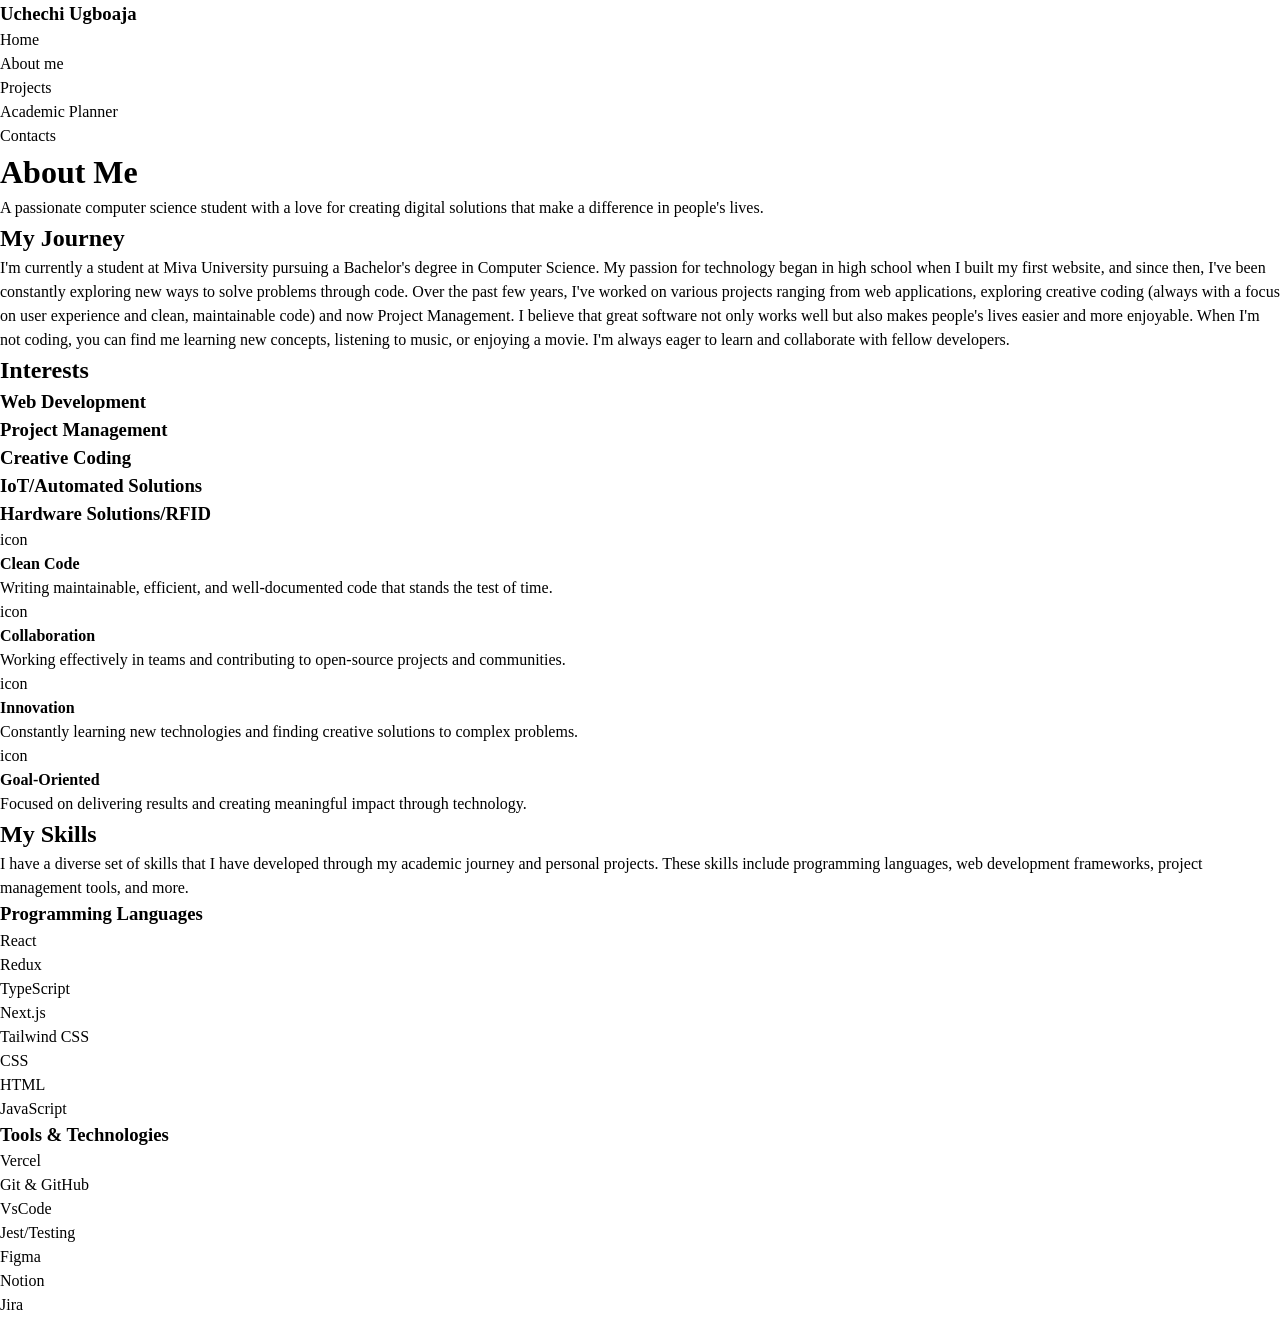
==== about.html @ 68900816 "Design hero homepage" ====
<!DOCTYPE html>
<html lang="en">

<head>
  <meta charset="UTF-8">
  <meta name="viewport" content="width=device-width, initial-scale=1.0">
  <title>Student Portfolio - About</title>
  <link rel="stylesheet" href="about.css">
</head>

<body>
  <header>
    <h3>
      Uchechi Ugboaja
    </h3>
    <nav>
      <ul>
        <li>
          Home
        </li>
        <li>
          About me
        </li>
        <li>
          Projects

        </li>
        <li>
          Academic Planner

        </li>
        <li>
          Contacts
        </li>
      </ul>
    </nav>
  </header>
  <main>
    <div>
      <h1>About Me</h1>
      <p>
        A passionate computer science student with a love for creating digital solutions that make a difference in
        people's lives.
      </p>
    </div>


    <div>
      <div>
        <h2>
          My Journey
        </h2>
        <p>I'm currently a student at Miva University pursuing a Bachelor's degree in Computer Science. My passion for
          technology began in high school when I built my first website, and since then, I've been constantly exploring
          new ways to solve problems through code.

          Over the past few years, I've worked on various projects ranging from web applications, exploring creative
          coding (always with a focus on user experience and clean, maintainable code) and now Project Management. I
          believe that great software not only works well but also makes people's lives easier and more enjoyable.

          When I'm not coding, you can find me learning new concepts, listening to music, or enjoying a movie. I'm
          always
          eager to learn and collaborate with fellow developers.</p>
      </div>

      <div>
        <h2>Interests</h2>
        <div>
          <div>
            <h3>Web Development</h3>
          </div>
          <div>
            <h3>Project Management</h3>
          </div>
          <div>
            <h3>Creative Coding</h3>
          </div>
          <div>
            <h3>IoT/Automated Solutions</h3>
          </div>
          <div>
            <h3>Hardware Solutions/RFID</h3>
          </div>
        </div>
      </div>
    </div>
  </main>

  <section>
    <div>
      <div>
        icon
      </div>

      <h4>Clean Code</h4>
      <p>
        Writing maintainable, efficient, and well-documented code that stands the test of time.
      </p>
    </div>
    <div>
      <div>
        icon
      </div>

      <h4>Collaboration</h4>
      <p>
        Working effectively in teams and contributing to open-source projects and communities.
      </p>
    </div>
    <div>
      <div>
        icon
      </div>

      <h4>Innovation</h4>
      <p>
        Constantly learning new technologies and finding creative solutions to complex problems.
      </p>
    </div>
    <div>
      <div>
        icon
      </div>

      <h4>Goal-Oriented</h4>
      <p>
        Focused on delivering results and creating meaningful impact through technology.
      </p>
    </div>
  </section>

  <section>
    <div>
      <h2>My Skills</h2>
      <p>
        I have a diverse set of skills that I have developed through my academic journey and personal projects. These
        skills include programming languages, web development frameworks, project management tools, and more.
      </p>
    </div>
    <div>
      <div>
        <h3>Programming Languages</h3>
        <div>
          <p>
            React
          </p>
          <p>
            Redux
          </p>
          <p>
            TypeScript
          </p>
          <p>
            Next.js
          </p>
          <p>
            Tailwind CSS
          </p>
          <p>
            CSS
          </p>
          <p>
            HTML
          </p>
          <p>
            JavaScript
          </p>
        </div>
      </div>
      <div>
        <h3>Tools & Technologies</h3>
        <div>
          <p>
            Vercel
          </p>
          <p>
            Git & GitHub
          </p>
          <p>
            VsCode
          </p>
          <p>
            Jest/Testing
          </p>
          <p>
            Figma
          </p>
          <p>
            Notion
          </p>
          <p>
            Jira
          </p>
        </div>
      </div>
    </div>
  </section>
</body>

</html>
---- about.css ----
* {
  margin: 0;
  padding: 0;
  line-height: 1.5;
  box-sizing: border-box;
}


.header {
  background-color: #000;
  color: #fff;
  padding: 2rem;
  display: flex;
  justify-content: space-between;
  align-items: center;
  border-block-end: 1.5px solid #A1A1A1;
  position: fixed;
  top: 0;
  width: 100%;
  z-index: 10;
}

.nav ul {
  list-style: none;
  display: flex;
  gap: 1rem;
}

.nav-link {
  font-size: 1rem;
  color: #A1A1A1;
  padding-inline: 12px;
  padding-block: 8px;
  margin-inline-end: 32px;
  text-decoration: none;
  transition: color 0.4s ease-in-out;
}

.nav-link:last-child {
  margin-inline-end: 0;
}

.nav-link:hover {
  color: #FAFAFA;
}

.nav-link:active {
  text-decoration: underline;
  color: #FAFAFA;
  text-decoration-color: #FAFAFA;
  text-underline-offset: 8px;
}
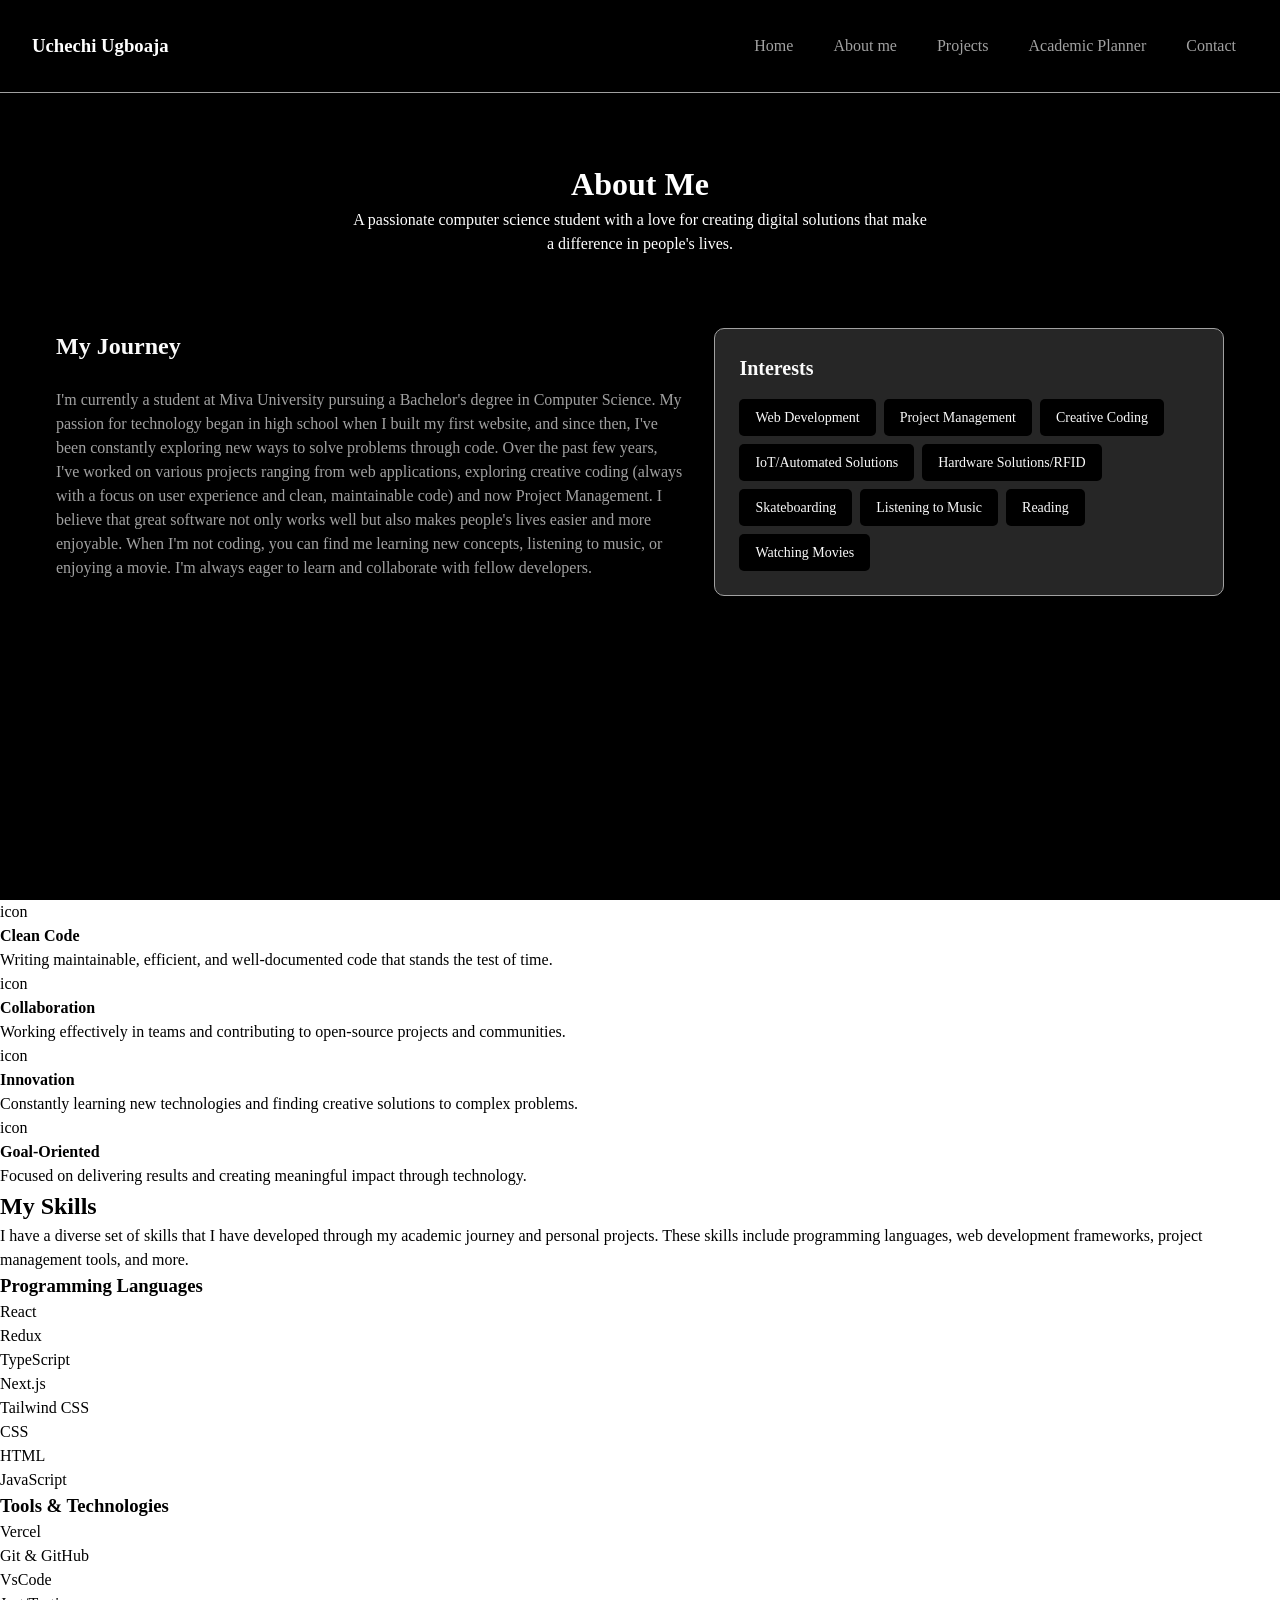
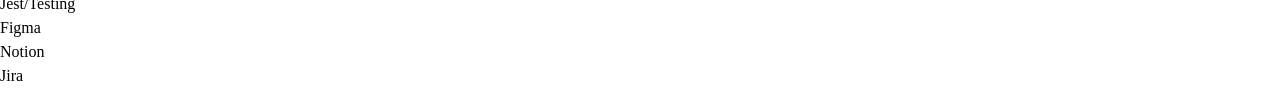
==== commit ff18374f: "Style about hero section" ====
--- a/about.html
+++ b/about.html
@@ -9,34 +9,34 @@
 </head>
 
 <body>
-  <header>
+  <header class="header">
     <h3>
       Uchechi Ugboaja
     </h3>
-    <nav>
+    <nav class="nav">
       <ul>
         <li>
-          Home
-        </li>
-        <li>
-          About me
-        </li>
-        <li>
-          Projects
-
-        </li>
-        <li>
-          Academic Planner
-
-        </li>
-        <li>
-          Contacts
+          <a href="index.html" class="nav-link">Home</a>
+        </li>
+        <li>
+          <a href="about.html" class="nav-link">About me</a>
+        </li>
+        <li>
+          <a href="projects.html" class="nav-link">Projects</a>
+
+        </li>
+        <li>
+          <a href="academic-planner.html" class="nav-link">Academic Planner</a>
+
+        </li>
+        <li>
+          <a href="contact.html" class="nav-link">Contact</a>
         </li>
       </ul>
     </nav>
   </header>
-  <main>
-    <div>
+  <main class="about-hero">
+    <div class="center-wrapper">
       <h1>About Me</h1>
       <p>
         A passionate computer science student with a love for creating digital solutions that make a difference in
@@ -45,8 +45,8 @@
     </div>
 
 
-    <div>
-      <div>
+    <div class="about-flex">
+      <div class="journey">
         <h2>
           My Journey
         </h2>
@@ -63,23 +63,35 @@
           eager to learn and collaborate with fellow developers.</p>
       </div>
 
-      <div>
+      <div class="interest">
         <h2>Interests</h2>
-        <div>
-          <div>
-            <h3>Web Development</h3>
-          </div>
-          <div>
-            <h3>Project Management</h3>
-          </div>
-          <div>
-            <h3>Creative Coding</h3>
-          </div>
-          <div>
-            <h3>IoT/Automated Solutions</h3>
-          </div>
-          <div>
-            <h3>Hardware Solutions/RFID</h3>
+        <div class="interest-flex">
+          <div>
+            <p>Web Development</p>
+          </div>
+          <div>
+            <p>Project Management</p>
+          </div>
+          <div>
+            <p>Creative Coding</p>
+          </div>
+          <div>
+            <p>IoT/Automated Solutions</p>
+          </div>
+          <div>
+            <p>Hardware Solutions/RFID</p>
+          </div>
+          <div>
+            <p>Skateboarding</p>
+          </div>
+          <div>
+            <p>Listening to Music</p>
+          </div>
+          <div>
+            <p>Reading</p>
+          </div>
+          <div>
+            <p>Watching Movies</p>
           </div>
         </div>
       </div>
--- a/about.css
+++ b/about.css
@@ -49,4 +49,78 @@
   color: #FAFAFA;
   text-decoration-color: #FAFAFA;
   text-underline-offset: 8px;
+}
+
+.about-hero {
+  padding-block: 10rem;
+  padding-inline: calc(1.5rem + 2.5vw);
+  align-items: center;
+  background-color: #000;
+  color: #fff;
+  height: 100vh;
+}
+
+.center-wrapper {
+  text-align: center;
+}
+
+.center-wrapper p {
+  max-width: 50%;
+  margin: 0 auto;
+}
+
+.about-flex {
+  display: flex;
+  justify-content: space-between;
+  gap: 2rem;
+  margin-top: 4.5rem;
+}
+
+.journey {
+  flex: 50%;
+}
+
+.journey h2 {
+  font-size: 1.5rem;
+  color: #FAFAFA;
+  margin-bottom: 1.5rem;
+}
+
+.journey p {
+  color: #A1A1A1;
+  font-size: 1rem;
+}
+
+.interest {
+  flex: 40%;
+  background-color: #262626;
+  padding: 1.5rem;
+  border-radius: 10px;
+  border: 1px solid #A1A1A1;
+}
+
+.interest h2 {
+  font-size: 1.25rem;
+  color: #FAFAFA;
+  margin-bottom: 1rem;
+}
+
+.interest-flex {
+  display: flex;
+  flex-wrap: wrap;
+  gap: 0.5rem;
+}
+
+.interest-flex p {
+  background-color: #000;
+  color: #FAFAFA;
+  padding: 0.5rem 1rem;
+  border-radius: 5px;
+  font-size: 0.875rem;
+}
+
+.interest-flex p:hover {
+  background-color: #FAFAFA;
+  color: #000;
+  transition: all 0.3s ease-in-out;
 }
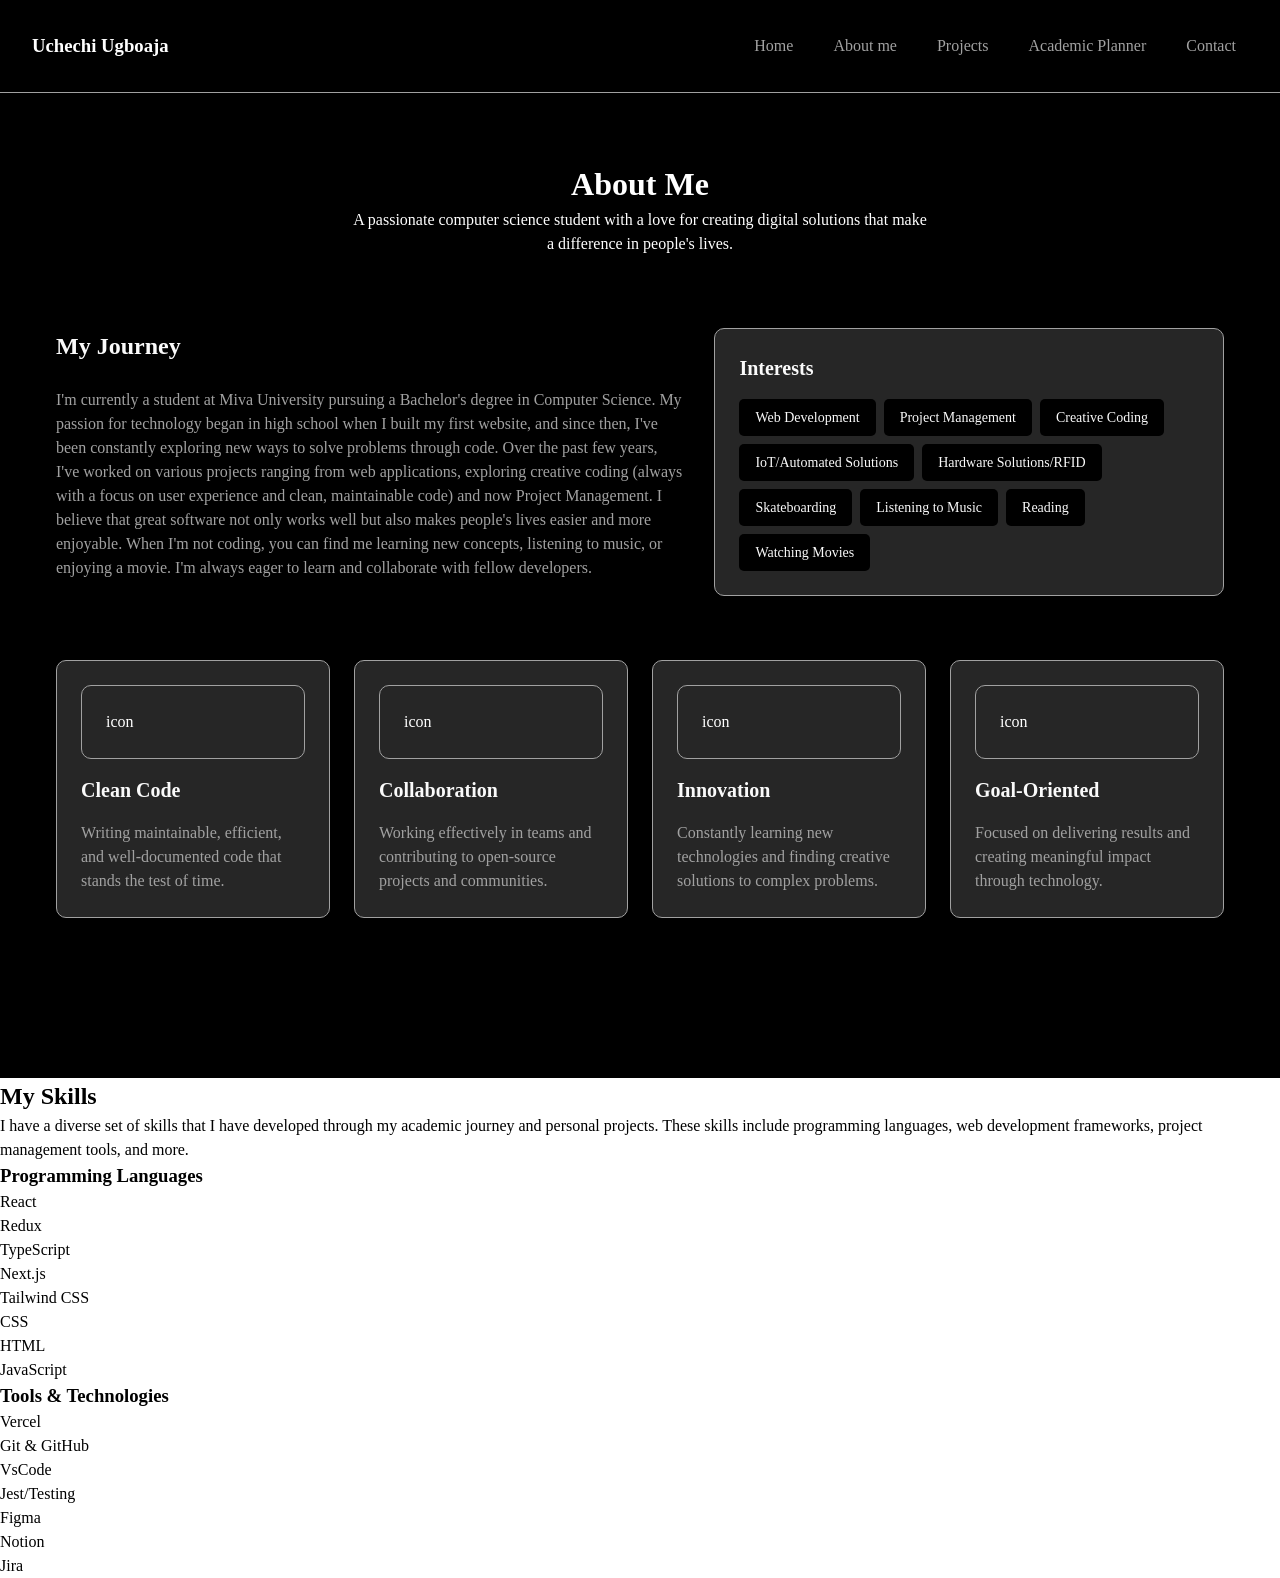
==== commit 5d807971: "Style about hero section" ====
--- a/about.html
+++ b/about.html
@@ -96,50 +96,52 @@
         </div>
       </div>
     </div>
+
+    <section class="about-grid">
+      <div>
+        <div>
+          icon
+        </div>
+
+        <h4>Clean Code</h4>
+        <p>
+          Writing maintainable, efficient, and well-documented code that stands the test of time.
+        </p>
+      </div>
+      <div>
+        <div>
+          icon
+        </div>
+
+        <h4>Collaboration</h4>
+        <p>
+          Working effectively in teams and contributing to open-source projects and communities.
+        </p>
+      </div>
+      <div>
+        <div>
+          icon
+        </div>
+
+        <h4>Innovation</h4>
+        <p>
+          Constantly learning new technologies and finding creative solutions to complex problems.
+        </p>
+      </div>
+      <div>
+        <div>
+          icon
+        </div>
+
+        <h4>Goal-Oriented</h4>
+        <p>
+          Focused on delivering results and creating meaningful impact through technology.
+        </p>
+      </div>
+    </section>
   </main>
 
-  <section>
-    <div>
-      <div>
-        icon
-      </div>
-
-      <h4>Clean Code</h4>
-      <p>
-        Writing maintainable, efficient, and well-documented code that stands the test of time.
-      </p>
-    </div>
-    <div>
-      <div>
-        icon
-      </div>
-
-      <h4>Collaboration</h4>
-      <p>
-        Working effectively in teams and contributing to open-source projects and communities.
-      </p>
-    </div>
-    <div>
-      <div>
-        icon
-      </div>
-
-      <h4>Innovation</h4>
-      <p>
-        Constantly learning new technologies and finding creative solutions to complex problems.
-      </p>
-    </div>
-    <div>
-      <div>
-        icon
-      </div>
-
-      <h4>Goal-Oriented</h4>
-      <p>
-        Focused on delivering results and creating meaningful impact through technology.
-      </p>
-    </div>
-  </section>
+
 
   <section>
     <div>
--- a/about.css
+++ b/about.css
@@ -57,7 +57,6 @@
   align-items: center;
   background-color: #000;
   color: #fff;
-  height: 100vh;
 }
 
 .center-wrapper {
@@ -73,7 +72,8 @@
   display: flex;
   justify-content: space-between;
   gap: 2rem;
-  margin-top: 4.5rem;
+  margin-block-start: 4.5rem;
+  margin-block-end: 4rem;
 }
 
 .journey {
@@ -83,7 +83,7 @@
 .journey h2 {
   font-size: 1.5rem;
   color: #FAFAFA;
-  margin-bottom: 1.5rem;
+  margin-block-end: 1.5rem;
 }
 
 .journey p {
@@ -102,7 +102,7 @@
 .interest h2 {
   font-size: 1.25rem;
   color: #FAFAFA;
-  margin-bottom: 1rem;
+  margin-block-end: 1rem;
 }
 
 .interest-flex {
@@ -123,4 +123,28 @@
   background-color: #FAFAFA;
   color: #000;
   transition: all 0.3s ease-in-out;
+}
+
+.about-grid {
+  display: grid;
+  grid-template-columns: repeat(4, 1fr);
+  gap: 1.5rem;
+}
+
+.about-grid div {
+  background-color: #262626;
+  padding: 1.5rem;
+  border-radius: 10px;
+  border: 1px solid #A1A1A1;
+}
+
+.about-grid h4 {
+  font-size: 1.25rem;
+  color: #FAFAFA;
+  margin-block: 1rem;
+}
+
+.about-grid p {
+  color: #A1A1A1;
+  font-size: 1rem;
 }
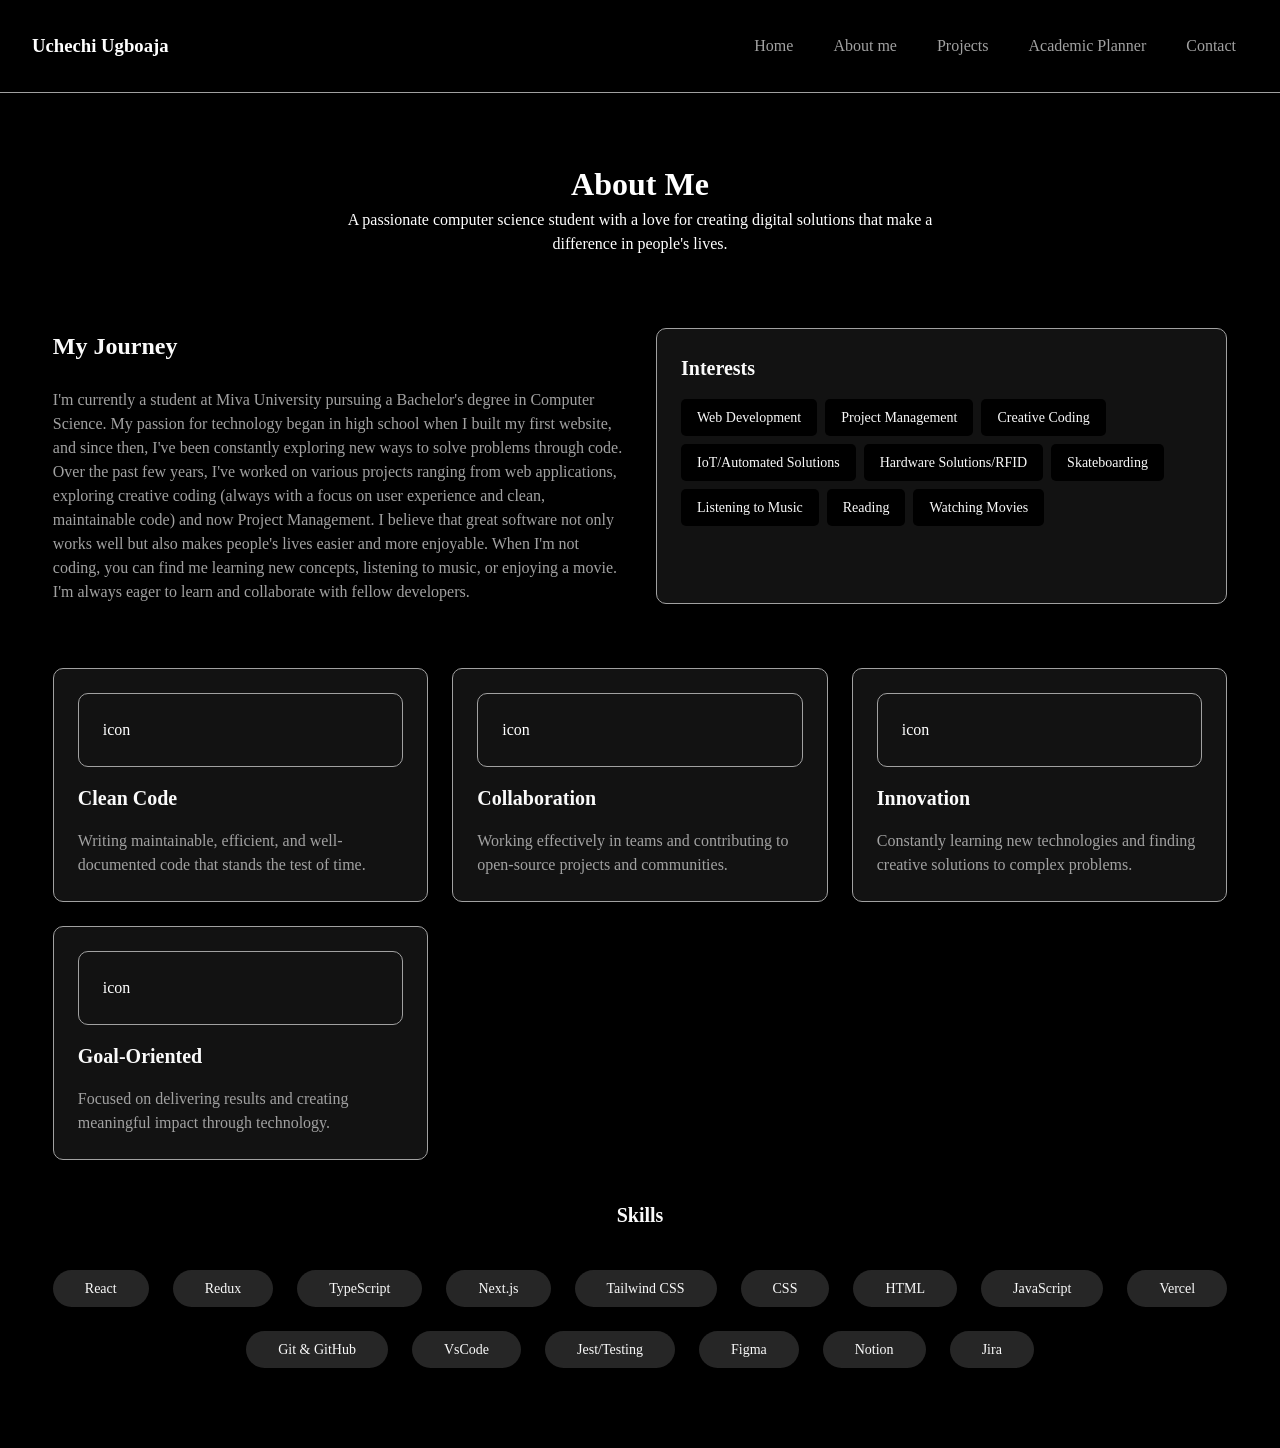
==== commit c3c6f4da: "Style about page" ====
--- a/about.html
+++ b/about.html
@@ -139,76 +139,59 @@
         </p>
       </div>
     </section>
+
+    <h2 class="skills-heading">Skills</h2>
+
+    <div class="skills-flex">
+      <p>
+        React
+      </p>
+      <p>
+        Redux
+      </p>
+      <p>
+        TypeScript
+      </p>
+      <p>
+        Next.js
+      </p>
+      <p>
+        Tailwind CSS
+      </p>
+      <p>
+        CSS
+      </p>
+      <p>
+        HTML
+      </p>
+      <p>
+        JavaScript
+      </p>
+      <p>
+        Vercel
+      </p>
+      <p>
+        Git & GitHub
+      </p>
+      <p>
+        VsCode
+      </p>
+      <p>
+        Jest/Testing
+      </p>
+      <p>
+        Figma
+      </p>
+      <p>
+        Notion
+      </p>
+      <p>
+        Jira
+      </p>
+    </div>
   </main>
 
 
-
-  <section>
-    <div>
-      <h2>My Skills</h2>
-      <p>
-        I have a diverse set of skills that I have developed through my academic journey and personal projects. These
-        skills include programming languages, web development frameworks, project management tools, and more.
-      </p>
-    </div>
-    <div>
-      <div>
-        <h3>Programming Languages</h3>
-        <div>
-          <p>
-            React
-          </p>
-          <p>
-            Redux
-          </p>
-          <p>
-            TypeScript
-          </p>
-          <p>
-            Next.js
-          </p>
-          <p>
-            Tailwind CSS
-          </p>
-          <p>
-            CSS
-          </p>
-          <p>
-            HTML
-          </p>
-          <p>
-            JavaScript
-          </p>
-        </div>
-      </div>
-      <div>
-        <h3>Tools & Technologies</h3>
-        <div>
-          <p>
-            Vercel
-          </p>
-          <p>
-            Git & GitHub
-          </p>
-          <p>
-            VsCode
-          </p>
-          <p>
-            Jest/Testing
-          </p>
-          <p>
-            Figma
-          </p>
-          <p>
-            Notion
-          </p>
-          <p>
-            Jira
-          </p>
-        </div>
-      </div>
-    </div>
-  </section>
 </body>
 
 </html>
--- a/about.css
+++ b/about.css
@@ -52,8 +52,9 @@
 }
 
 .about-hero {
-  padding-block: 10rem;
-  padding-inline: calc(1.5rem + 2.5vw);
+  padding-block-start: 10rem;
+  padding-block-end: 5rem;
+  padding-inline: calc(.5rem + 3.5vw);
   align-items: center;
   background-color: #000;
   color: #fff;
@@ -69,16 +70,13 @@
 }
 
 .about-flex {
-  display: flex;
-  justify-content: space-between;
+  display: grid;
+  grid-template-columns: repeat(auto-fit, minmax(280px, 1fr));
   gap: 2rem;
   margin-block-start: 4.5rem;
   margin-block-end: 4rem;
 }
 
-.journey {
-  flex: 50%;
-}
 
 .journey h2 {
   font-size: 1.5rem;
@@ -93,7 +91,7 @@
 
 .interest {
   flex: 40%;
-  background-color: #262626;
+  background-color: #121212;
   padding: 1.5rem;
   border-radius: 10px;
   border: 1px solid #A1A1A1;
@@ -127,12 +125,12 @@
 
 .about-grid {
   display: grid;
-  grid-template-columns: repeat(4, 1fr);
+  grid-template-columns: repeat(auto-fit, minmax(280px, 1fr));
   gap: 1.5rem;
 }
 
 .about-grid div {
-  background-color: #262626;
+  background-color: #121212;
   padding: 1.5rem;
   border-radius: 10px;
   border: 1px solid #A1A1A1;
@@ -147,4 +145,33 @@
 .about-grid p {
   color: #A1A1A1;
   font-size: 1rem;
+}
+
+.skills-heading {
+  text-align: center;
+  margin-block: 2.5rem;
+  color: #FAFAFA;
+  font-size: 1.25rem;
+}
+
+.skills-flex {
+  display: flex;
+  flex-wrap: wrap;
+  justify-content: center;
+  align-items: center;
+  gap: 1.5rem;
+}
+
+.skills-flex p {
+  background-color: #262626;
+  color: #FAFAFA;
+  padding: 0.5rem 2rem;
+  border-radius: 20px;
+  font-size: 0.875rem;
+}
+
+.skills-flex p:hover {
+  background-color: #FAFAFA;
+  color: #000;
+  transition: all 0.3s ease-in-out;
 }
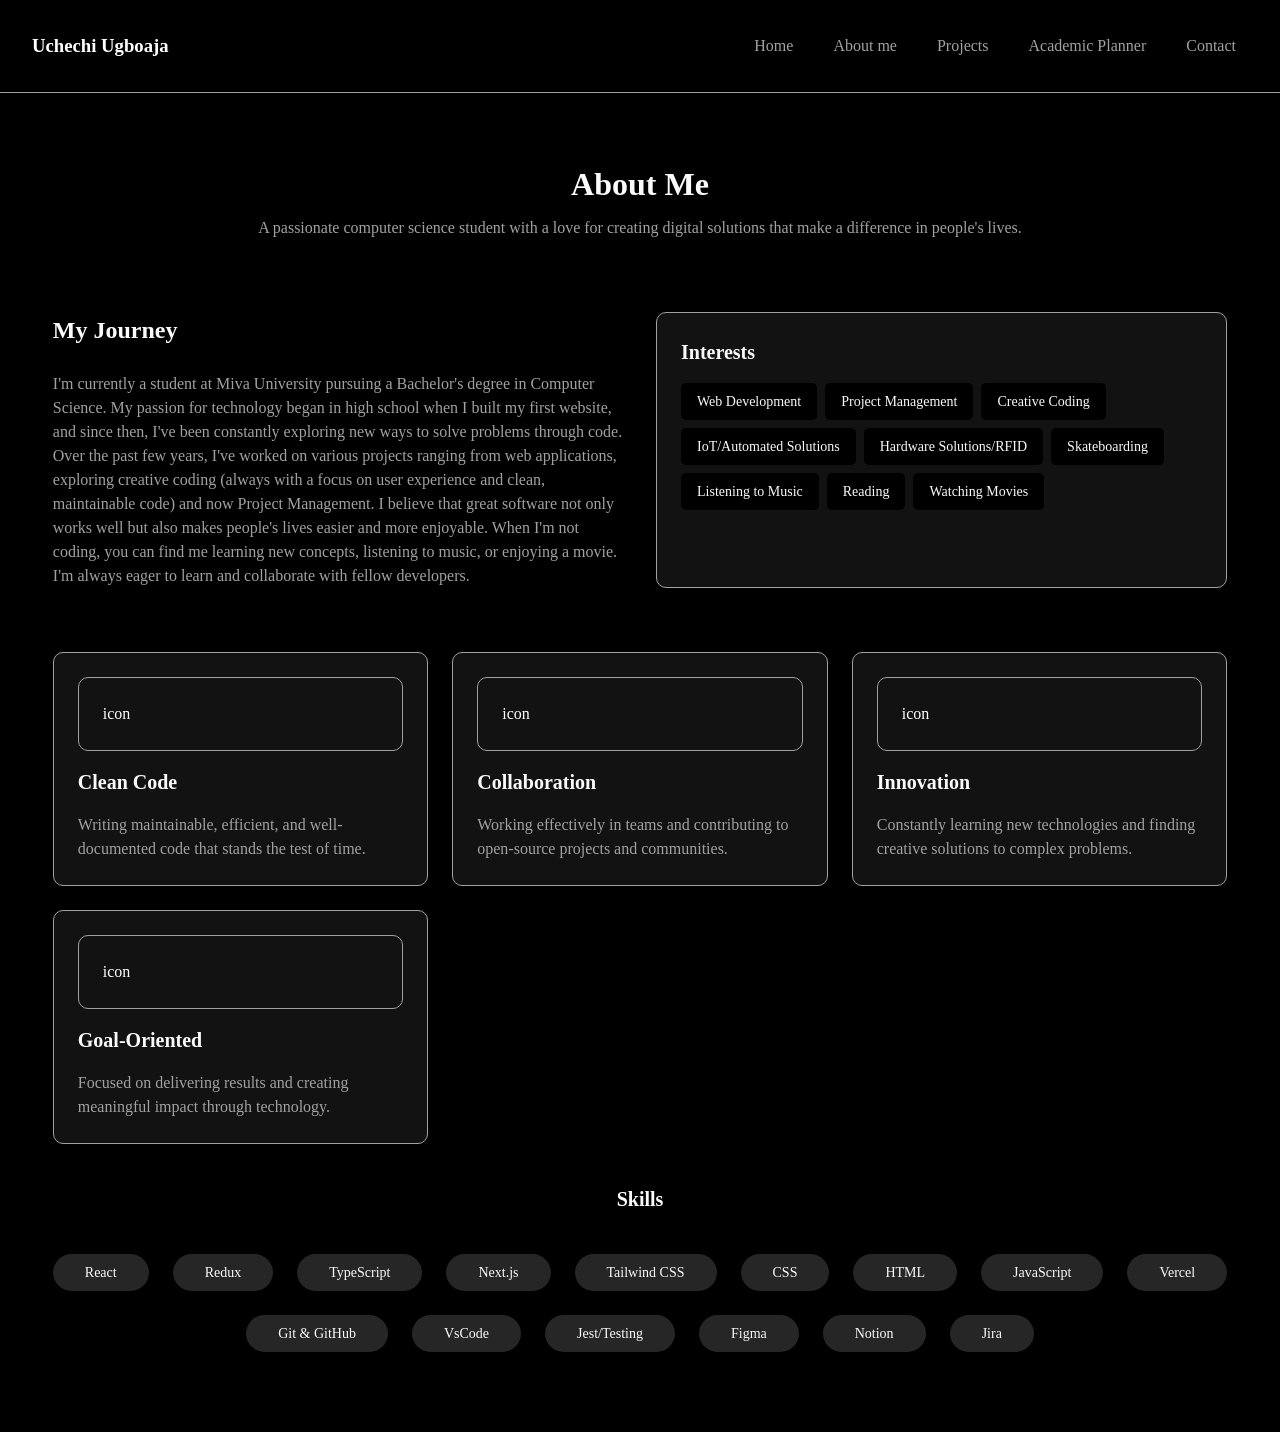
==== commit 83c1b589: "Create hamburger menu and make pages responsive" ====
--- a/about.html
+++ b/about.html
@@ -14,7 +14,17 @@
       Uchechi Ugboaja
     </h3>
     <nav class="nav">
-      <ul>
+      <!-- Hamburger Menu -->
+      <div class="mobile-menu">
+        <svg xmlns="http://www.w3.org/2000/svg" x="0px" y="0px" width="100" height="100" viewBox="0 0 30 30"
+          style="fill:#FFFFFF;">
+          <path
+            d="M 3 7 A 1.0001 1.0001 0 1 0 3 9 L 27 9 A 1.0001 1.0001 0 1 0 27 7 L 3 7 z M 3 14 A 1.0001 1.0001 0 1 0 3 16 L 27 16 A 1.0001 1.0001 0 1 0 27 14 L 3 14 z M 3 21 A 1.0001 1.0001 0 1 0 3 23 L 27 23 A 1.0001 1.0001 0 1 0 27 21 L 3 21 z">
+          </path>
+        </svg>
+      </div>
+      <ul class="nav-ul">
+
         <li>
           <a href="index.html" class="nav-link">Home</a>
         </li>
@@ -31,6 +41,39 @@
         </li>
         <li>
           <a href="contact.html" class="nav-link">Contact</a>
+        </li>
+      </ul>
+
+      <ul class="mobile-nav">
+        <li class="close-icon">
+          <svg xmlns="http://www.w3.org/2000/svg" x="0px" y="0px" width="100" height="100" viewBox="0,0,256,256">
+            <g fill="#ffffff" fill-rule="nonzero" stroke="none" stroke-width="1" stroke-linecap="butt"
+              stroke-linejoin="miter" stroke-miterlimit="10" stroke-dasharray="" stroke-dashoffset="0"
+              font-family="none" font-weight="none" font-size="none" text-anchor="none" style="mix-blend-mode: normal">
+              <g transform="scale(10.66667,10.66667)">
+                <path
+                  d="M4.99023,3.99023c-0.40692,0.00011 -0.77321,0.24676 -0.92633,0.62377c-0.15312,0.37701 -0.06255,0.80921 0.22907,1.09303l6.29297,6.29297l-6.29297,6.29297c-0.26124,0.25082 -0.36647,0.62327 -0.27511,0.97371c0.09136,0.35044 0.36503,0.62411 0.71547,0.71547c0.35044,0.09136 0.72289,-0.01388 0.97371,-0.27511l6.29297,-6.29297l6.29297,6.29297c0.25082,0.26124 0.62327,0.36648 0.97371,0.27512c0.35044,-0.09136 0.62411,-0.36503 0.71547,-0.71547c0.09136,-0.35044 -0.01388,-0.72289 -0.27512,-0.97371l-6.29297,-6.29297l6.29297,-6.29297c0.29576,-0.28749 0.38469,-0.72707 0.22393,-1.10691c-0.16075,-0.37985 -0.53821,-0.62204 -0.9505,-0.60988c-0.2598,0.00774 -0.50638,0.11632 -0.6875,0.30273l-6.29297,6.29297l-6.29297,-6.29297c-0.18827,-0.19353 -0.4468,-0.30272 -0.7168,-0.30273z">
+                </path>
+              </g>
+            </g>
+          </svg>
+        </li>
+        <li>
+          <a href="index.html" class="mobile-nav-link">Home</a>
+        </li>
+        <li>
+          <a href="about.html" class="mobile-nav-link">About me</a>
+        </li>
+        <li>
+          <a href="projects.html" class="mobile-nav-link">Projects</a>
+
+        </li>
+        <li>
+          <a href="academic-planner.html" class="mobile-nav-link">Academic Planner</a>
+
+        </li>
+        <li>
+          <a href="contact.html" class="mobile-nav-link">Contact</a>
         </li>
       </ul>
     </nav>
@@ -191,7 +234,7 @@
     </div>
   </main>
 
-
+<script src="nav.js"></script>
 </body>
 
 </html>
--- a/about.css
+++ b/about.css
@@ -20,8 +20,12 @@
   z-index: 10;
 }
 
-.nav ul {
-  list-style: none;
+.mobile-menu {
+  display: none;
+}
+
+.nav-ul {
+  list-style-type: none;
   display: flex;
   gap: 1rem;
 }
@@ -64,9 +68,17 @@
   text-align: center;
 }
 
+.center-wrapper h1 {
+  font-size: 2rem;
+  color: #FAFAFA;
+  margin-block-end: .5rem;
+}
+
 .center-wrapper p {
-  max-width: 50%;
+  min-width: 50%;
   margin: 0 auto;
+  color: #A1A1A1;
+  font-size: 1rem;
 }
 
 .about-flex {
@@ -90,7 +102,6 @@
 }
 
 .interest {
-  flex: 40%;
   background-color: #121212;
   padding: 1.5rem;
   border-radius: 10px;
@@ -174,4 +185,58 @@
   background-color: #FAFAFA;
   color: #000;
   transition: all 0.3s ease-in-out;
-}+}
+
+
+.mobile-nav {
+  display: none;
+}
+
+@media screen and (max-width: 768px) {
+  .mobile-menu {
+    display: block;
+  }
+
+  .mobile-menu svg,
+  .close-icon svg {
+    width: 32px;
+    height: 32px;
+  }
+
+  .close-icon {
+    align-self: end;
+    padding-inline-end: 36px;
+  }
+
+  .mobile-nav {
+    display: none;
+    position: fixed;
+    top: 0;
+    bottom: 0;
+    right: 0;
+    min-height: 100vh;
+    width: 80vw;
+    z-index: 10;
+    flex-direction: column;
+    padding-top: 5rem;
+    line-height: 5rem;
+    transition: right 1s ease;
+    background-color: #171717;
+    opacity: 95%;
+    list-style-type: none;
+  }
+
+  .mobile-nav-link {
+    font-size: 1.25rem;
+    color: #A1A1A1;
+    padding-inline-start: 36px;
+    padding-block: 8px;
+    text-decoration: none;
+    margin-block-end: 1rem;
+    display: block;
+  }
+
+  .nav-ul {
+    display: none;
+  }
+}
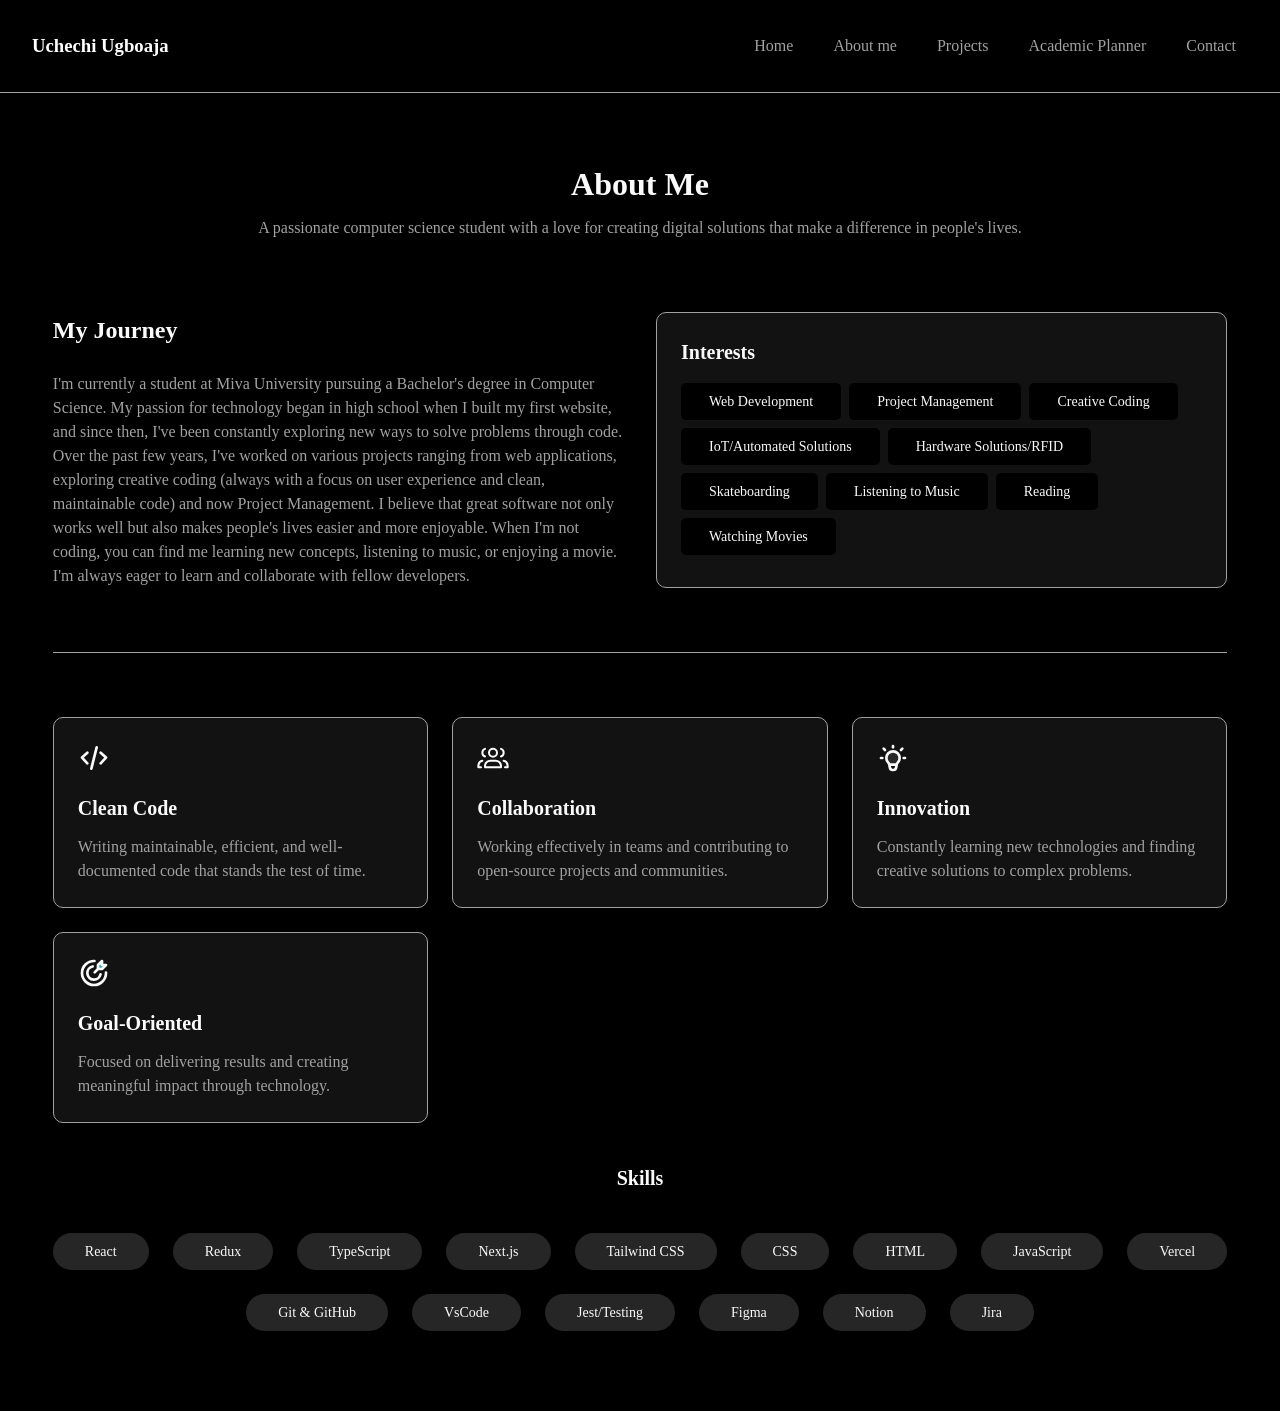
==== commit 8b144c80: "Create projects page and functionality" ====
--- a/about.html
+++ b/about.html
@@ -141,9 +141,9 @@
     </div>
 
     <section class="about-grid">
-      <div>
-        <div>
-          icon
+      <div class="cover">
+        <div>
+          <svg viewBox="0 0 24 24" fill="none" xmlns="http://www.w3.org/2000/svg"><g id="SVGRepo_bgCarrier" stroke-width="0"></g><g id="SVGRepo_tracerCarrier" stroke-linecap="round" stroke-linejoin="round"></g><g id="SVGRepo_iconCarrier"> <path d="M7 8L3 11.6923L7 16M17 8L21 11.6923L17 16M14 4L10 20" stroke="#FAFAFA" stroke-width="2" stroke-linecap="round" stroke-linejoin="round"></path> </g></svg>
         </div>
 
         <h4>Clean Code</h4>
@@ -151,9 +151,17 @@
           Writing maintainable, efficient, and well-documented code that stands the test of time.
         </p>
       </div>
-      <div>
-        <div>
-          icon
+      <div class="cover">
+        <div>
+          <svg viewBox="0 0 24 24" fill="none" xmlns="http://www.w3.org/2000/svg">
+            <g id="SVGRepo_bgCarrier" stroke-width="0"></g>
+            <g id="SVGRepo_tracerCarrier" stroke-linecap="round" stroke-linejoin="round"></g>
+            <g id="SVGRepo_iconCarrier">
+              <path
+                d="M3 19H1V18C1 16.1362 2.27477 14.57 4 14.126M6 10.8293C4.83481 10.4175 4 9.30623 4 8.00001C4 6.69379 4.83481 5.58255 6 5.17072M21 19H23V18C23 16.1362 21.7252 14.57 20 14.126M18 5.17072C19.1652 5.58255 20 6.69379 20 8.00001C20 9.30623 19.1652 10.4175 18 10.8293M10 14H14C16.2091 14 18 15.7909 18 18V19H6V18C6 15.7909 7.79086 14 10 14ZM15 8C15 9.65685 13.6569 11 12 11C10.3431 11 9 9.65685 9 8C9 6.34315 10.3431 5 12 5C13.6569 5 15 6.34315 15 8Z"
+                stroke="#FAFAFA" stroke-width="1.5" stroke-linecap="round" stroke-linejoin="round"></path>
+            </g>
+          </svg>
         </div>
 
         <h4>Collaboration</h4>
@@ -161,9 +169,30 @@
           Working effectively in teams and contributing to open-source projects and communities.
         </p>
       </div>
-      <div>
-        <div>
-          icon
+      <div class="cover">
+        <div>
+          <svg viewBox="0 0 24 24" fill="none" xmlns="http://www.w3.org/2000/svg">
+            <g id="SVGRepo_bgCarrier" stroke-width="0"></g>
+            <g id="SVGRepo_tracerCarrier" stroke-linecap="round" stroke-linejoin="round"></g>
+            <g id="SVGRepo_iconCarrier">
+              <path
+                d="M12 7C9.23858 7 7 9.23858 7 12C7 13.3613 7.54402 14.5955 8.42651 15.4972C8.77025 15.8484 9.05281 16.2663 9.14923 16.7482L9.67833 19.3924C9.86537 20.3272 10.6862 21 11.6395 21H12.3605C13.3138 21 14.1346 20.3272 14.3217 19.3924L14.8508 16.7482C14.9472 16.2663 15.2297 15.8484 15.5735 15.4972C16.456 14.5955 17 13.3613 17 12C17 9.23858 14.7614 7 12 7Z"
+                stroke="#FAFAFA" stroke-width="2"></path>
+              <path d="M12 4V3" stroke="#FAFAFA" stroke-width="2" stroke-linecap="round" stroke-linejoin="round"></path>
+              <path d="M18 6L19 5" stroke="#FAFAFA" stroke-width="2" stroke-linecap="round" stroke-linejoin="round">
+              </path>
+              <path d="M20 12H21" stroke="#FAFAFA" stroke-width="2" stroke-linecap="round" stroke-linejoin="round">
+              </path>
+              <path d="M4 12H3" stroke="#FAFAFA" stroke-width="2" stroke-linecap="round" stroke-linejoin="round"></path>
+              <path d="M5 5L6 6" stroke="#FAFAFA" stroke-width="2" stroke-linecap="round" stroke-linejoin="round">
+              </path>
+              <path d="M10 17H14" stroke="#FAFAFA" stroke-width="2" stroke-linecap="round" stroke-linejoin="round">
+              </path>
+              <path opacity="0.1"
+                d="M7 12C7 9.23858 9.23858 7 12 7C14.7614 7 17 9.23858 17 12C17 13.3613 16.456 14.5955 15.5735 15.4972C15.2297 15.8484 14.9472 16.2663 14.8508 16.7482L14.8004 17H9.19961L9.14923 16.7482C9.05281 16.2663 8.77025 15.8484 8.42651 15.4972C7.54402 14.5955 7 13.3613 7 12Z"
+                fill="#FAFAFA"></path>
+            </g>
+          </svg>
         </div>
 
         <h4>Innovation</h4>
@@ -171,9 +200,26 @@
           Constantly learning new technologies and finding creative solutions to complex problems.
         </p>
       </div>
-      <div>
-        <div>
-          icon
+      <div class="cover">
+        <div>
+          <svg fill="#FAFAFA" viewBox="0 0 24 24" id="goal" data-name="Flat Line" xmlns="http://www.w3.org/2000/svg"
+            class="icon flat-line">
+            <g id="SVGRepo_bgCarrier" stroke-width="0"></g>
+            <g id="SVGRepo_tracerCarrier" stroke-linecap="round" stroke-linejoin="round"></g>
+            <g id="SVGRepo_iconCarrier">
+              <polygon id="secondary" points="15 6 15 9 18 9 21 6 18 6 18 3 15 6"
+                style="fill: #2ca9bc; stroke-width: 2;"></polygon>
+              <path id="primary" d="M15,9l-2.5,2.5M15,6V9h3l3-3H18V3Z"
+                style="fill: none; stroke: #FAFAFA; stroke-linecap: round; stroke-linejoin: round; stroke-width: 2;">
+              </path>
+              <path id="primary-2" data-name="primary" d="M12.33,3H12a9,9,0,1,0,9,9c0-.11,0-.22,0-.33"
+                style="fill: none; stroke: #FAFAFA; stroke-linecap: round; stroke-linejoin: round; stroke-width: 2;">
+              </path>
+              <path id="primary-3" data-name="primary" d="M16.9,13A5,5,0,1,1,11,7.1"
+                style="fill: none; stroke: #FAFAFA; stroke-linecap: round; stroke-linejoin: round; stroke-width: 2;">
+              </path>
+            </g>
+          </svg>
         </div>
 
         <h4>Goal-Oriented</h4>
@@ -234,7 +280,7 @@
     </div>
   </main>
 
-<script src="nav.js"></script>
+  <script src="nav.js"></script>
 </body>
 
 </html>
--- a/about.css
+++ b/about.css
@@ -5,6 +5,9 @@
   box-sizing: border-box;
 }
 
+body {
+  overflow-x: hidden;
+}
 
 .header {
   background-color: #000;
@@ -87,6 +90,8 @@
   gap: 2rem;
   margin-block-start: 4.5rem;
   margin-block-end: 4rem;
+  padding-block-end: 4rem;
+  border-block-end: 1.5px solid #A1A1A1;
 }
 
 
@@ -123,7 +128,7 @@
 .interest-flex p {
   background-color: #000;
   color: #FAFAFA;
-  padding: 0.5rem 1rem;
+  padding: 0.5rem 1.75rem;
   border-radius: 5px;
   font-size: 0.875rem;
 }
@@ -140,17 +145,22 @@
   gap: 1.5rem;
 }
 
-.about-grid div {
+.cover {
   background-color: #121212;
   padding: 1.5rem;
   border-radius: 10px;
   border: 1px solid #A1A1A1;
 }
 
+.cover svg {
+  width: 32px;
+  height: 32px;
+}
+
 .about-grid h4 {
   font-size: 1.25rem;
   color: #FAFAFA;
-  margin-block: 1rem;
+  margin-block: .75rem;
 }
 
 .about-grid p {
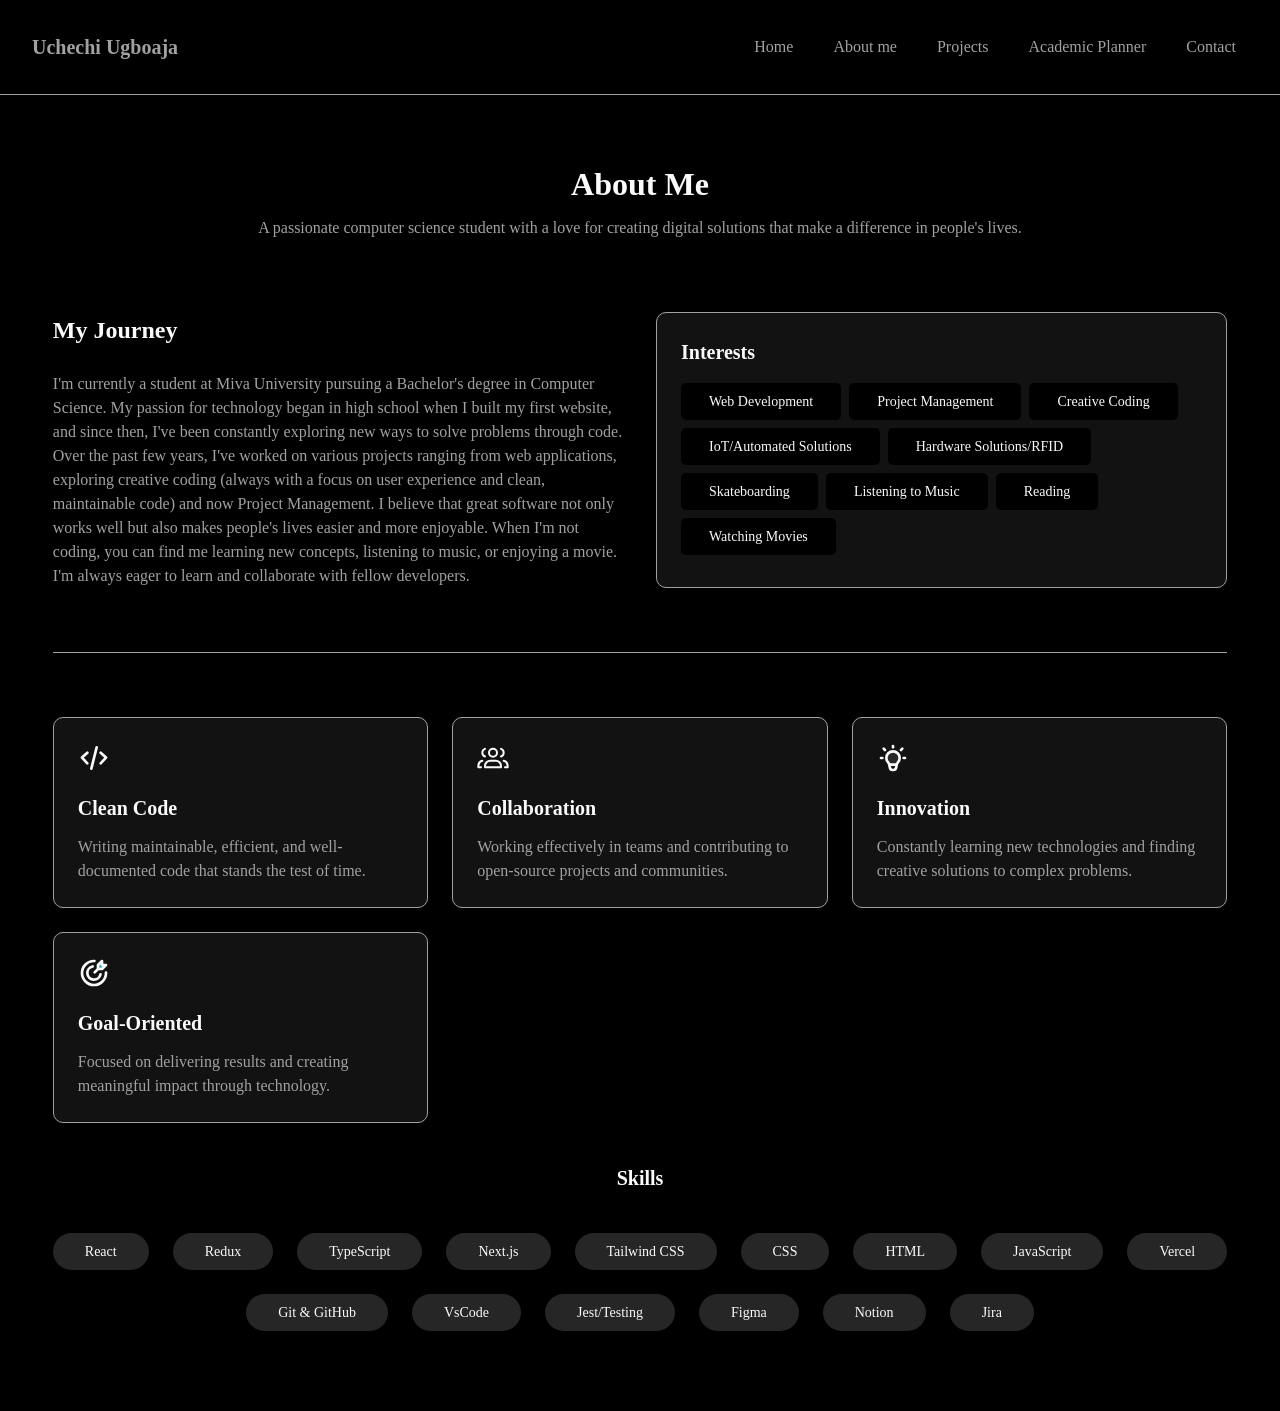
==== commit f7764f5a: "Adjust styling and add video" ====
--- a/about.html
+++ b/about.html
@@ -11,7 +11,7 @@
 <body>
   <header class="header">
     <h3>
-      Uchechi Ugboaja
+      <a href="index.html" class="home">Uchechi Ugboaja</a>
     </h3>
     <nav class="nav">
       <!-- Hamburger Menu -->
--- a/about.css
+++ b/about.css
@@ -21,6 +21,18 @@
   top: 0;
   width: 100%;
   z-index: 10;
+}
+
+.home {
+  color: #A1A1A1;
+  text-decoration: none;
+  font-size: 1.25rem;
+}
+
+.home:hover {
+  text-decoration: underline;
+  text-underline-offset: 8px;
+  color: #FAFAFA;
 }
 
 .mobile-menu {
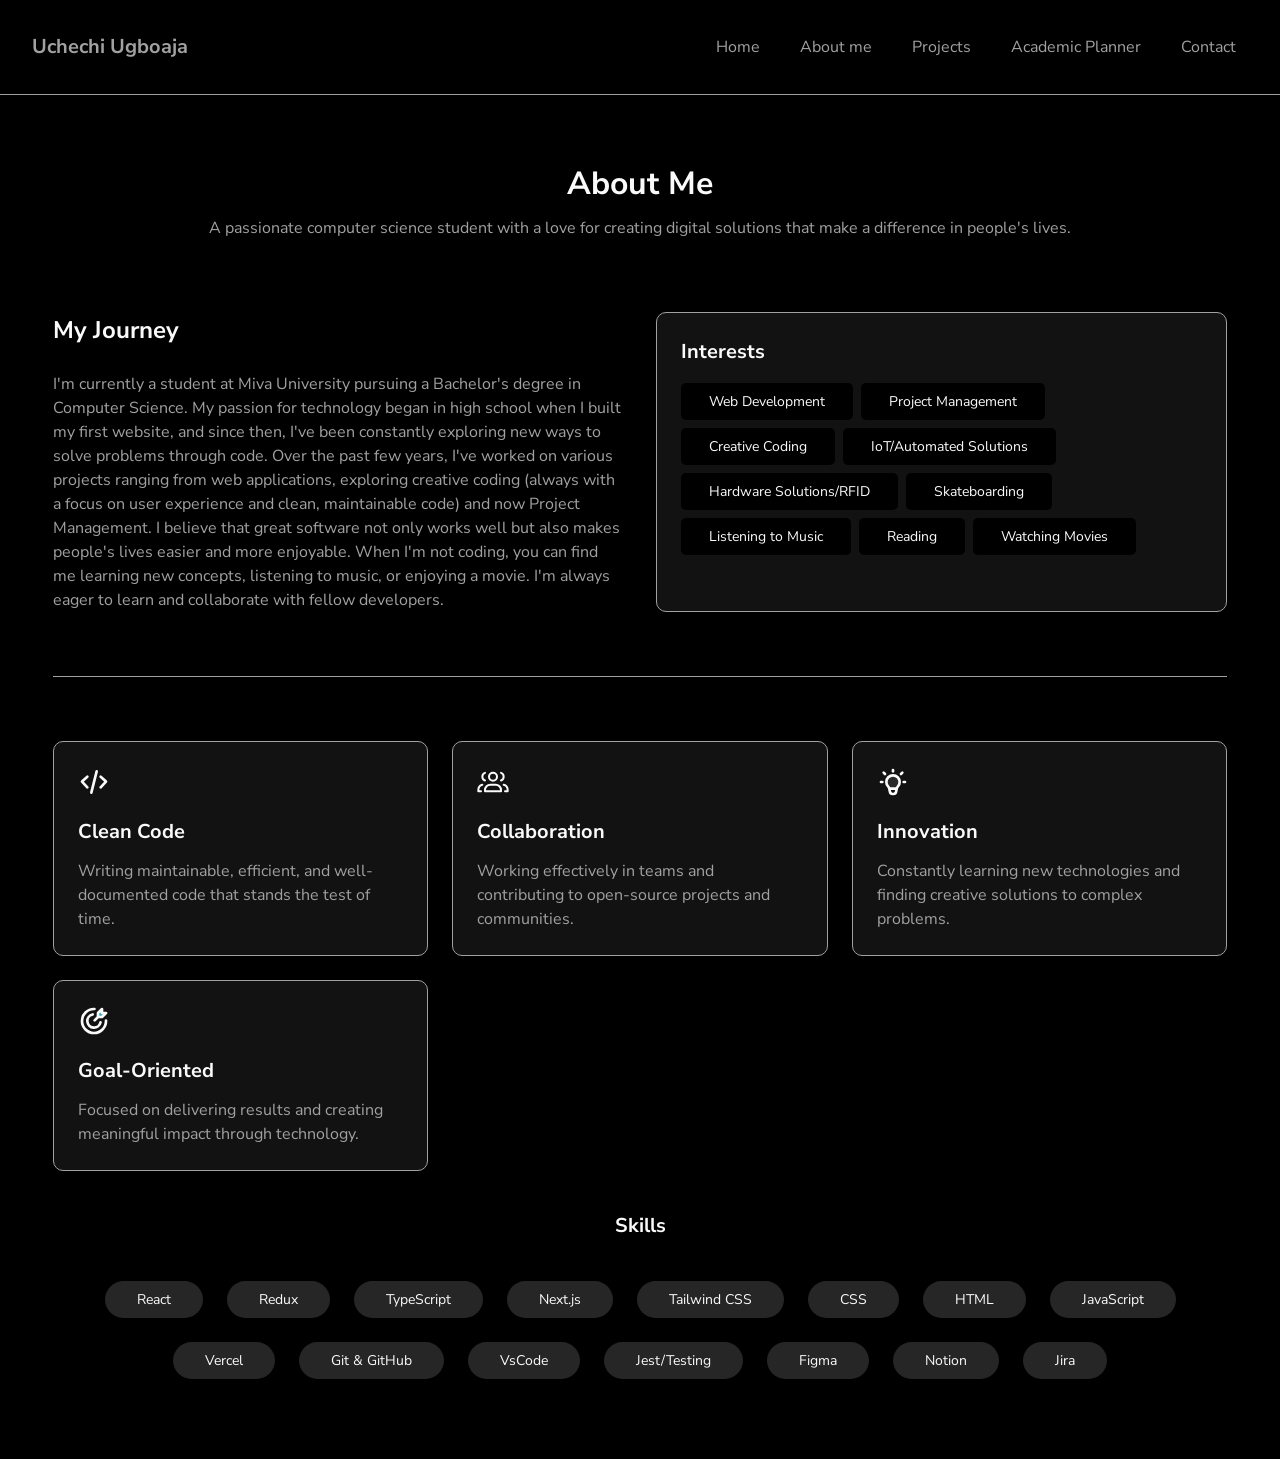
==== commit c9f5132d: "Add font" ====
--- a/about.html
+++ b/about.html
@@ -6,6 +6,12 @@
   <meta name="viewport" content="width=device-width, initial-scale=1.0">
   <title>Student Portfolio - About</title>
   <link rel="stylesheet" href="about.css">
+    <link rel="stylesheet" href="style.css">
+  <link rel="preconnect" href="https://fonts.googleapis.com">
+  <link rel="preconnect" href="https://fonts.gstatic.com" crossorigin>
+  <link
+    href="https://fonts.googleapis.com/css2?family=Nunito+Sans:ital,opsz,wght@0,6..12,200..1000;1,6..12,200..1000&display=swap"
+    rel="stylesheet">
 </head>
 
 <body>
--- a/about.css
+++ b/about.css
@@ -3,6 +3,7 @@
   padding: 0;
   line-height: 1.5;
   box-sizing: border-box;
+    font-family: "Nunito Sans", sans-serif;
 }
 
 body {
--- a/style.css
+++ b/style.css
@@ -0,0 +1,239 @@
+* {
+  margin: 0;
+  padding: 0;
+  line-height: 1.5;
+  box-sizing: border-box;
+  font-family: "Nunito Sans", sans-serif;
+}
+
+body {
+  overflow-x: hidden;
+}
+
+.header {
+  background-color: #000;
+  color: #fff;
+  padding: 2rem;
+  display: flex;
+  justify-content: space-between;
+  align-items: center;
+  border-block-end: 1.5px solid #A1A1A1;
+  position: fixed;
+  top: 0;
+  width: 100%;
+  z-index: 10;
+}
+
+.mobile-menu {
+  display: none;
+}
+
+.nav-ul {
+  list-style-type: none;
+  display: flex;
+  gap: 1rem;
+}
+
+.nav-link {
+  font-size: 1rem;
+  color: #A1A1A1;
+  padding-inline: 12px;
+  padding-block: 8px;
+  margin-inline-end: 32px;
+  text-decoration: none;
+  transition: color 0.4s ease-in-out;
+}
+
+.nav-link:last-child {
+  margin-inline-end: 0;
+}
+
+.nav-link:hover {
+  color: #FAFAFA;
+}
+
+.nav-link:active {
+  text-decoration: underline;
+  color: #FAFAFA;
+  text-decoration-color: #FAFAFA;
+  text-underline-offset: 8px;
+}
+
+.home {
+  color: #A1A1A1;
+  text-decoration: none;
+  font-size: 1.25rem;
+}
+
+.home:hover {
+  text-decoration: underline;
+  text-underline-offset: 8px;
+  color: #FAFAFA;
+}
+
+.home-hero {
+  display: grid;
+  grid-template-columns: repeat(auto-fit, minmax(280px, 1fr));
+  gap: 3rem;
+  padding-block-start: 10rem;
+  padding-block-end: 5rem;
+  padding-inline: calc(.5rem + 3.5vw);
+  align-items: center;
+  background-color: #000;
+  color: #fff;
+  min-height: 100vh;
+}
+
+.home-hero h1 {
+  font-size: calc(2.5rem + 1.5vw);
+}
+
+.home-hero-welcome {
+  max-width: fit-content;
+  color: #A1A1A1;
+}
+
+.home-hero-maintext {
+  font-size: calc(1rem + 1vw);
+  margin-block: .5rem;
+}
+
+.home-hero-subtext {
+  font-size: 1.1rem;
+  margin-block-end: 2rem;
+}
+
+.home-hero-imgcover {
+  place-self: center;
+}
+
+.home-hero-imgcover img {
+  filter: grayscale(1);
+  border-radius: 50%;
+  width: 100%;
+}
+
+.home-hero-btns {
+  display: flex;
+  align-items: center;
+  gap: 16px;
+}
+
+.home-hero-btns button {
+  padding-inline: 24px;
+  padding-block: 10px;
+  background-color: #FAFAFA;
+  border: 1px solid #a1a1a1;
+  border-radius: 8px;
+  transition: color 0.4s ease-in-out, background-color 0.4s ease-in-out, border 0.4s ease-in-out;
+  font-size: 14px;
+  color: #171717;
+}
+
+.home-hero-btns button:hover {
+  background-color: #262626;
+  border: 1px solid rgba(38, 38, 38, 30%);
+  color: #FAFAFA;
+  cursor: pointer;
+}
+
+.home-sect {
+  background-color: #262626;
+  padding-block: 80px;
+  padding-inline: calc(.5rem + 3.5vw);
+}
+
+.home-sect h2 {
+  color: #FAFAFA;
+  font-size: 1.5rem;
+  margin-block-end: 1.5rem;
+}
+
+.home-sect p {
+  font-size: 1rem;
+  color: #A1A1A1;
+}
+
+.home-grid {
+  display: grid;
+  grid-template-columns: 1fr 1fr;
+  gap: 1.5rem;
+}
+
+.home-grid video {
+  height: 100%;
+  width: 100%;
+  object-fit: cover;
+}
+
+.home-grid h4 {
+  color: #A1A1A1;
+  text-align: center;
+  font-size: 1rem;
+  margin-block-start: .75rem;
+  text-transform: capitalize;
+}
+
+.mobile-nav {
+  display: none;
+}
+
+@media screen and (max-width: 768px) {
+  .mobile-menu {
+    display: block;
+  }
+
+  .mobile-menu svg,
+  .close-icon svg {
+    width: 32px;
+    height: 32px;
+  }
+
+  .close-icon {
+    align-self: end;
+    padding-inline-end: 36px;
+  }
+
+  .mobile-nav {
+    display: none;
+    position: fixed;
+    top: 0;
+    bottom: 0;
+    right: 0;
+    min-height: 100vh;
+    width: 80vw;
+    z-index: 10;
+    flex-direction: column;
+    padding-top: 5rem;
+    line-height: 5rem;
+    transition: right 1s ease;
+    background-color: #171717;
+    opacity: 95%;
+    list-style-type: none;
+  }
+
+  .mobile-nav-link {
+    font-size: 1.25rem;
+    color: #A1A1A1;
+    padding-inline-start: 36px;
+    padding-block: 8px;
+    text-decoration: none;
+    margin-block-end: 1rem;
+    display: block;
+  }
+
+  .nav-ul {
+    display: none;
+  }
+
+  .home-grid {
+    grid-template-columns: 1fr;
+  }
+}
+
+@media screen and (max-width: 671px) {
+  .center-wrapper {
+    place-items: center;
+    text-align: center;
+  }
+}
